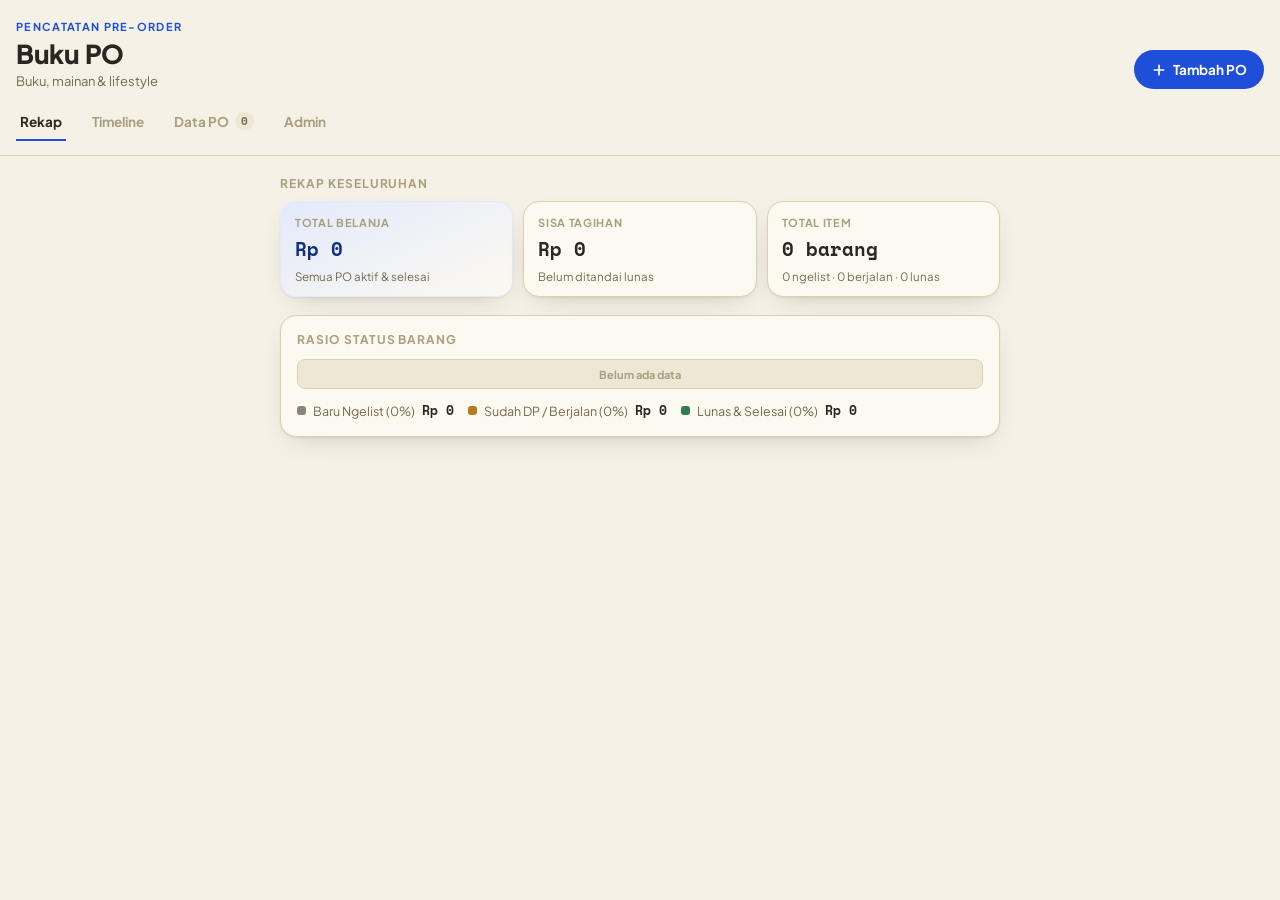
==== buku-po.html @ 73d47e69 "Add files via upload" ====
<!DOCTYPE html>
<html lang="id">
<head>
<meta charset="UTF-8">
<meta name="viewport" content="width=device-width, initial-scale=1.0, viewport-fit=cover">
<title>Buku PO</title>
<link rel="preconnect" href="https://fonts.googleapis.com">
<link rel="preconnect" href="https://fonts.gstatic.com" crossorigin>
<link href="https://fonts.googleapis.com/css2?family=Plus+Jakarta+Sans:wght@400;500;600;700;800&family=Space+Mono:wght@400;700&display=swap" rel="stylesheet">
<style>
  html{color-scheme: light dark;}
  img{max-width:100%;}
  :root{
    --paper:#F5F1E6;
    --paper-raised:#FCF9F1;
    --paper-sunken:#EDE7D5;
    --line:#DBD0B0;
    --ink:#2B2620;
    --ink-soft:#75694F;
    --ink-faint:#A99E7E;
    --accent:#1F4FD8;
    --accent-ink:#0F2E86;
    --accent-soft:#E4EAFB;
    --green:#2E7D4F;
    --green-soft:#DFF0E4;
    --amber:#B9791F;
    --amber-soft:#FAF0DA;
    --grey:#8B8375;
    --grey-soft:#EDE8D9;
    --danger:#B23A3A;
    --danger-soft:#F7E4E2;
    --shadow: 0 1px 2px rgba(43,38,32,.07), 0 10px 28px -14px rgba(43,38,32,.28);
    --radius: 16px;
    --radius-sm: 10px;
    font-family: "Plus Jakarta Sans", -apple-system, BlinkMacSystemFont, "Segoe UI", sans-serif;
  }
  @media (prefers-color-scheme: dark){
    :root:not([data-theme="light"]){
      --paper:#17150F;
      --paper-raised:#211E15;
      --paper-sunken:#0F0D09;
      --line:#3A351F;
      --ink:#ECE4CC;
      --ink-soft:#B3A683;
      --ink-faint:#786C4C;
      --accent:#8AA4FF;
      --accent-ink:#DCE4FF;
      --accent-soft:#232A47;
      --green:#63C08A;
      --green-soft:#16301F;
      --amber:#E3AD52;
      --amber-soft:#392A10;
      --grey:#B7AC8C;
      --grey-soft:#2A2717;
      --danger:#E58077;
      --danger-soft:#3B1D19;
      --shadow: 0 1px 2px rgba(0,0,0,.4), 0 10px 28px -14px rgba(0,0,0,.6);
    }
  }
  :root[data-theme="dark"]{
    --paper:#17150F;
    --paper-raised:#211E15;
    --paper-sunken:#0F0D09;
    --line:#3A351F;
    --ink:#ECE4CC;
    --ink-soft:#B3A683;
    --ink-faint:#786C4C;
    --accent:#8AA4FF;
    --accent-ink:#DCE4FF;
    --accent-soft:#232A47;
    --green:#63C08A;
    --green-soft:#16301F;
    --amber:#E3AD52;
    --amber-soft:#392A10;
    --grey:#B7AC8C;
    --grey-soft:#2A2717;
    --danger:#E58077;
    --danger-soft:#3B1D19;
    --shadow: 0 1px 2px rgba(0,0,0,.4), 0 10px 28px -14px rgba(0,0,0,.6);
  }

  *{box-sizing:border-box;}
  body{
    background:var(--paper);
    color:var(--ink);
    margin:0;
    padding-inline:16px;
    padding-block:0 32px;
    -webkit-font-smoothing:antialiased;
  }
  h1,h2,h3{margin:0; text-wrap:balance;}
  p{margin:0;}
  button{font-family:inherit;}
  .mono{font-family:"Space Mono", ui-monospace, monospace;}
  .num{font-variant-numeric:tabular-nums; font-family:"Space Mono", ui-monospace, monospace;}
  ::selection{background:var(--accent-soft); color:var(--accent-ink);}

  /* ---- header ---- */
  .app-header{
    position:sticky;
    top:env(safe-area-inset-top,0px);
    z-index:20;
    background:var(--paper);
    padding-top:calc(20px + env(safe-area-inset-top,0px));
    padding-bottom:14px;
    margin-inline:-16px;
    padding-inline:16px;
    border-bottom:1px solid var(--line);
  }
  .header-row{display:flex; align-items:flex-end; justify-content:space-between; gap:12px; flex-wrap:wrap;}
  .eyebrow{
    font-size:11px; letter-spacing:.12em; text-transform:uppercase;
    color:var(--accent); font-weight:700; margin-bottom:4px;
  }
  .app-header h1{font-size:26px; font-weight:800; letter-spacing:-.01em;}
  .app-header .sub{color:var(--ink-soft); font-size:13px; margin-top:3px;}
  .btn{
    border:1px solid transparent; border-radius:999px; cursor:pointer;
    padding:10px 16px; font-size:13.5px; font-weight:700; display:inline-flex;
    align-items:center; gap:6px; transition:transform .12s ease, opacity .12s ease;
    white-space:nowrap;
  }
  .btn:active{transform:scale(.97);}
  .btn-primary{background:var(--accent); color:#fff;}
  .btn-ghost{background:var(--paper-raised); color:var(--ink); border-color:var(--line);}
  .btn-danger{background:var(--danger-soft); color:var(--danger);}
  .btn-sm{padding:7px 12px; font-size:12.5px;}
  .btn:disabled{opacity:.5; cursor:default;}
  .icon{width:16px; height:16px; flex:none;}

  /* ---- tabs ---- */
  .tabs{
    display:flex; gap:4px; margin-top:14px; overflow-x:auto; scrollbar-width:none;
  }
  .tabs::-webkit-scrollbar{display:none;}
  .tab-btn{
    background:transparent; border:none; cursor:pointer; padding:9px 4px;
    font-size:13.5px; font-weight:700; color:var(--ink-faint);
    border-bottom:2.5px solid transparent; white-space:nowrap; margin-right:18px;
    display:flex; align-items:center; gap:6px;
  }
  .tab-btn .count{
    font-family:"Space Mono",monospace; font-size:10.5px; font-weight:700;
    background:var(--paper-sunken); color:var(--ink-soft); padding:1px 6px; border-radius:999px;
  }
  .tab-btn.active{color:var(--ink); border-bottom-color:var(--accent);}
  .tab-btn.active .count{background:var(--accent-soft); color:var(--accent-ink);}

  main{padding-top:20px; max-width:720px; margin:0 auto;}
  .tab-panel[hidden]{display:none;}
  .tab-panel{display:flex; flex-direction:column; gap:18px;}

  /* ---- cards / sections ---- */
  .section-title{font-size:12px; text-transform:uppercase; letter-spacing:.08em; font-weight:700; color:var(--ink-faint);}
  .card{
    background:var(--paper-raised); border:1px solid var(--line); border-radius:var(--radius);
    box-shadow:var(--shadow);
  }

  /* ---- stat tiles ---- */
  .stat-grid{display:grid; grid-template-columns:repeat(auto-fit,minmax(150px,1fr)); gap:10px;}
  .stat-tile{padding:14px 14px 12px; display:flex; flex-direction:column; gap:6px;}
  .stat-label{font-size:11px; text-transform:uppercase; letter-spacing:.06em; color:var(--ink-faint); font-weight:700;}
  .stat-value{font-size:19px; font-weight:700;}
  .stat-sub{font-size:11.5px; color:var(--ink-soft);}
  .stat-tile.accent{background:linear-gradient(155deg,var(--accent-soft),var(--paper-raised)); border-color:var(--accent-soft);}
  .stat-tile.accent .stat-value{color:var(--accent-ink);}

  /* ---- ratio bar ---- */
  .ratio-card{padding:16px; display:flex; flex-direction:column; gap:12px;}
  .ratio-bar{display:flex; height:30px; border-radius:8px; overflow:hidden; background:var(--paper-sunken); border:1px solid var(--line);}
  .ratio-seg{display:flex; align-items:center; justify-content:center; font-size:11px; font-weight:700; color:#fff; min-width:0; overflow:hidden; white-space:nowrap;}
  .ratio-seg.ngelist{background:var(--grey);}
  .ratio-seg.berjalan{background:var(--amber);}
  .ratio-seg.lunas{background:var(--green);}
  .ratio-legend{display:flex; flex-wrap:wrap; gap:14px;}
  .legend-item{display:flex; align-items:center; gap:7px; font-size:12.5px;}
  .legend-dot{width:9px; height:9px; border-radius:3px; flex:none;}
  .legend-item .lbl{color:var(--ink-soft);}
  .legend-item .val{font-weight:700; margin-left:auto;}

  /* ---- chips / badges ---- */
  .chip{
    display:inline-flex; align-items:center; gap:4px; font-size:11px; font-weight:700;
    padding:3px 8px; border-radius:999px; white-space:nowrap;
  }
  .chip.ngelist{background:var(--grey-soft); color:var(--ink-soft);}
  .chip.berjalan{background:var(--amber-soft); color:var(--amber);}
  .chip.lunas{background:var(--green-soft); color:var(--green);}
  .chip.arrived{background:var(--accent-soft); color:var(--accent-ink);}
  .chip.outline{background:transparent; border:1px solid var(--line); color:var(--ink-soft);}

  /* ---- timeline ---- */
  .month-card{overflow:hidden;}
  .month-head{
    display:flex; align-items:center; gap:12px; padding:14px 16px; cursor:pointer; width:100%;
    background:none; border:none; text-align:left; color:inherit;
  }
  .month-head .mm{flex:1; min-width:0;}
  .month-head h3{font-size:15px; font-weight:700;}
  .month-head .meta{font-size:12px; color:var(--ink-soft); margin-top:2px;}
  .month-head .chev{color:var(--ink-faint); transition:transform .15s ease; flex:none;}
  .month-card.open .chev{transform:rotate(180deg);}
  .month-body{display:none; border-top:1px solid var(--line); padding:6px 10px 10px;}
  .month-card.open .month-body{display:block;}
  .item-row{padding:12px 8px; border-bottom:1px dashed var(--line);}
  .item-row:last-child{border-bottom:none;}
  .item-top{display:flex; justify-content:space-between; gap:10px; align-items:flex-start;}
  .item-title{font-size:14px; font-weight:700;}
  .item-seller{font-size:12px; color:var(--ink-soft); margin-top:1px;}
  .item-notes{font-size:12px; color:var(--ink-faint); margin-top:4px; font-style:italic;}
  .item-amounts{display:flex; flex-direction:column; gap:2px; font-size:11.5px; color:var(--ink-soft); margin-top:8px;}
  .item-amounts .final{color:var(--ink); font-weight:700; font-size:13px; margin-top:2px;}
  .item-actions{display:flex; gap:8px; margin-top:10px; flex-wrap:wrap;}

  /* ---- data list ---- */
  .search-row{display:flex; gap:8px;}
  .search-input-wrap{position:relative; flex:1;}
  .search-input-wrap svg{position:absolute; left:12px; top:50%; transform:translateY(-50%); color:var(--ink-faint);}
  input[type="text"].search, input[type="search"].search{
    width:100%; padding:10px 12px 10px 36px; border-radius:999px; border:1px solid var(--line);
    background:var(--paper-raised); color:var(--ink); font-size:13.5px;
  }
  .po-row{display:flex; gap:12px; align-items:center; padding:13px 14px; border-bottom:1px solid var(--line);}
  .po-row:last-child{border-bottom:none;}
  .po-cat-dot{width:8px; height:38px; border-radius:4px; flex:none; background:var(--accent);}
  .po-main{flex:1; min-width:0;}
  .po-title{font-size:14px; font-weight:700; overflow:hidden; text-overflow:ellipsis; white-space:nowrap;}
  .po-meta{display:flex; gap:6px; align-items:center; margin-top:4px; flex-wrap:wrap;}
  .po-meta .seller{font-size:12px; color:var(--ink-soft);}
  .po-side{text-align:right; flex:none; display:flex; flex-direction:column; align-items:flex-end; gap:6px;}
  .po-remaining{font-size:13px; font-weight:700;}
  .po-remaining.zero{color:var(--green);}
  .row-actions{display:flex; gap:4px;}
  .icon-btn{
    width:30px; height:30px; border-radius:8px; border:1px solid var(--line); background:var(--paper-raised);
    display:flex; align-items:center; justify-content:center; color:var(--ink-soft); cursor:pointer;
  }
  .icon-btn:hover{color:var(--ink); border-color:var(--ink-faint);}
  .icon-btn.danger:hover{color:var(--danger); border-color:var(--danger);}

  /* ---- admin ---- */
  .seller-card{padding:14px 16px;}
  .seller-head{display:flex; justify-content:space-between; align-items:flex-start; gap:10px; flex-wrap:wrap;}
  .seller-head h3{font-size:15.5px; font-weight:800;}
  .seller-head .meta{font-size:12px; color:var(--ink-soft); margin-top:2px;}
  .seller-sub{font-size:11px; text-transform:uppercase; letter-spacing:.06em; color:var(--ink-faint); font-weight:700; margin:14px 0 6px;}
  .seller-item{display:flex; justify-content:space-between; gap:10px; padding:7px 0; border-bottom:1px dashed var(--line); font-size:12.5px;}
  .seller-item:last-child{border-bottom:none;}
  .seller-item .t{font-weight:600;}
  .seller-item .m{color:var(--ink-faint); font-size:11px;}
  .seller-total{margin-top:12px; padding-top:10px; border-top:1px solid var(--line); display:flex; justify-content:space-between; font-size:13px; font-weight:700;}

  /* ---- empty state ---- */
  .empty{padding:40px 20px; text-align:center; color:var(--ink-faint);}
  .empty svg{margin-bottom:10px; opacity:.5;}
  .empty p{font-size:13.5px;}

  /* ---- modal ---- */
  .overlay{
    position:fixed; inset:0; background:rgba(23,20,14,.5); z-index:100;
    display:flex; align-items:flex-end; justify-content:center; padding:0;
  }
  @media (min-width:560px){ .overlay{align-items:center; padding:20px;} }
  .overlay[hidden]{display:none;}
  .modal{
    background:var(--paper-raised); width:100%; max-width:480px; max-height:88vh; overflow-y:auto;
    border-radius:20px 20px 0 0; border:1px solid var(--line); box-shadow:var(--shadow);
    padding:18px 18px calc(18px + env(safe-area-inset-bottom,0px));
  }
  @media (min-width:560px){ .modal{border-radius:20px;} }
  .modal.confirm{max-width:340px;}
  .modal-head{display:flex; justify-content:space-between; align-items:center; margin-bottom:14px;}
  .modal-head h2{font-size:17px; font-weight:800;}
  .close-x{background:none; border:none; color:var(--ink-faint); cursor:pointer; padding:4px;}
  .field{display:flex; flex-direction:column; gap:5px; margin-bottom:13px;}
  .field label{font-size:12px; font-weight:700; color:var(--ink-soft);}
  .field .req{color:var(--danger);}
  .field input, .field select, .field textarea{
    border:1px solid var(--line); border-radius:var(--radius-sm); background:var(--paper);
    color:var(--ink); padding:10px 11px; font-size:14px; font-family:inherit; width:100%;
  }
  .field textarea{resize:vertical; min-height:56px;}
  .field-row{display:flex; gap:10px;}
  .field-row .field{flex:1;}
  .amount-input{position:relative;}
  .amount-input span{position:absolute; left:11px; top:50%; transform:translateY(-50%); font-size:13px; color:var(--ink-faint);}
  .amount-input input{padding-left:32px;}
  .checkbox-field{display:flex; align-items:center; gap:9px; margin-bottom:14px; padding:11px 12px; background:var(--paper-sunken); border-radius:var(--radius-sm);}
  .checkbox-field input{width:17px; height:17px; accent-color:var(--accent);}
  .checkbox-field label{font-size:13px; font-weight:600;}
  .modal-actions{display:flex; gap:10px; margin-top:6px;}
  .modal-actions .btn{flex:1; justify-content:center;}

  /* ---- toast ---- */
  .toast{
    position:fixed; left:50%; bottom:calc(22px + env(safe-area-inset-bottom,0px)); transform:translateX(-50%) translateY(140%);
    background:var(--ink); color:var(--paper); padding:11px 18px; border-radius:999px; font-size:13px; font-weight:600;
    z-index:200; box-shadow:var(--shadow); transition:transform .25s ease, opacity .25s ease; max-width:90vw; text-align:center;
    opacity:0; pointer-events:none;
  }
  .toast.show{transform:translateX(-50%) translateY(0); opacity:1; pointer-events:auto;}

  .fab-space{height:4px;}
</style>
</head>
<body>


<header class="app-header">
  <div class="header-row">
    <div>
      <div class="eyebrow">Pencatatan Pre-Order</div>
      <h1>Buku PO</h1>
      <p class="sub">Buku, mainan &amp; lifestyle</p>
    </div>
    <button class="btn btn-primary" id="btn-add">
      <svg class="icon" viewBox="0 0 24 24" fill="none" stroke="currentColor" stroke-width="2.5" stroke-linecap="round"><path d="M12 5v14M5 12h14"/></svg>
      Tambah PO
    </button>
  </div>
  <nav class="tabs" id="tabs">
    <button class="tab-btn active" data-tab="rekap">Rekap</button>
    <button class="tab-btn" data-tab="timeline">Timeline</button>
    <button class="tab-btn" data-tab="data">Data PO <span class="count" id="count-data">0</span></button>
    <button class="tab-btn" data-tab="admin">Admin</button>
  </nav>
</header>

<main>
  <!-- REKAP -->
  <section class="tab-panel" data-panel="rekap">
    <div>
      <div class="section-title" style="margin-bottom:10px;">Rekap keseluruhan</div>
      <div class="stat-grid">
        <div class="card stat-tile accent">
          <div class="stat-label">Total Belanja</div>
          <div class="stat-value num" id="stat-total-all">Rp 0</div>
          <div class="stat-sub">Semua PO aktif &amp; selesai</div>
        </div>
        <div class="card stat-tile">
          <div class="stat-label">Sisa Tagihan</div>
          <div class="stat-value num" id="stat-unpaid">Rp 0</div>
          <div class="stat-sub">Belum ditandai lunas</div>
        </div>
        <div class="card stat-tile">
          <div class="stat-label">Total Item</div>
          <div class="stat-value num" id="stat-total-items">0 barang</div>
          <div class="stat-sub" id="stat-items-sub">–</div>
        </div>
      </div>
    </div>
    <div class="card ratio-card">
      <div class="section-title">Rasio status barang</div>
      <div class="ratio-bar" id="ratio-bar"></div>
      <div class="ratio-legend" id="ratio-legend"></div>
    </div>
  </section>

  <!-- TIMELINE -->
  <section class="tab-panel" data-panel="timeline" hidden>
    <div class="section-title">Timeline kedatangan &middot; ketuk bulan untuk detail</div>
    <div id="timeline-list"></div>
  </section>

  <!-- DATA PO -->
  <section class="tab-panel" data-panel="data" hidden>
    <div class="search-row">
      <div class="search-input-wrap">
        <svg width="15" height="15" viewBox="0 0 24 24" fill="none" stroke="currentColor" stroke-width="2.5"><circle cx="11" cy="11" r="7"/><path d="m21 21-4.3-4.3"/></svg>
        <input type="search" class="search" id="search-input" placeholder="Cari judul atau admin/toko…">
      </div>
      <button class="btn btn-ghost btn-sm" id="btn-export">Ekspor Excel</button>
    </div>
    <div class="card" id="data-list"></div>
  </section>

  <!-- ADMIN -->
  <section class="tab-panel" data-panel="admin" hidden>
    <div class="section-title">Rekap per admin/toko &middot; salin untuk konfirmasi ke penjual</div>
    <div id="admin-list" style="display:flex; flex-direction:column; gap:12px;"></div>
  </section>
</main>

<!-- FORM MODAL -->
<div class="overlay" id="form-overlay" hidden>
  <div class="modal" id="form-modal">
    <div class="modal-head">
      <h2 id="form-title">Tambah PO Baru</h2>
      <button class="close-x" id="form-close" aria-label="Tutup">
        <svg width="22" height="22" viewBox="0 0 24 24" fill="none" stroke="currentColor" stroke-width="2.3" stroke-linecap="round"><path d="M18 6 6 18M6 6l12 12"/></svg>
      </button>
    </div>
    <form id="po-form">
      <div class="field">
        <label>Nama Barang / Judul Buku <span class="req">*</span></label>
        <input type="text" id="f-title" required maxlength="120" placeholder="mis. Ensiklopedia Anak Jilid 3">
      </div>
      <div class="field-row">
        <div class="field">
          <label>Kategori <span class="req">*</span></label>
          <select id="f-category" required>
            <option>Buku</option>
            <option>Mainan &amp; Edukasi</option>
            <option>Lifestyle &amp; Fashion</option>
            <option>Home &amp; Living</option>
            <option>Lainnya</option>
          </select>
        </div>
        <div class="field">
          <label>Bulan Estimasi Datang <span class="req">*</span></label>
          <input type="month" id="f-month" required>
        </div>
      </div>
      <div class="field">
        <label>Nama Admin / Tempat PO <span class="req">*</span></label>
        <input type="text" id="f-seller" required maxlength="80" placeholder="mis. Admin Kirana Books">
      </div>
      <div class="field-row">
        <div class="field">
          <label>Harga Barang (Rp) <span class="req">*</span></label>
          <div class="amount-input"><span>Rp</span><input type="number" id="f-price" required min="0" step="1000" inputmode="numeric"></div>
        </div>
      </div>
      <div class="field-row">
        <div class="field">
          <label>Biaya Admin/Packing</label>
          <div class="amount-input"><span>Rp</span><input type="number" id="f-admin" min="0" step="500" value="0" inputmode="numeric"></div>
        </div>
        <div class="field">
          <label>Biaya Ongkir</label>
          <div class="amount-input"><span>Rp</span><input type="number" id="f-ship" min="0" step="500" value="0" inputmode="numeric"></div>
        </div>
      </div>
      <div class="field">
        <label>Status Pembayaran / PO <span class="req">*</span></label>
        <select id="f-status" required>
          <option value="ngelist">Baru Ngelist (belum close PO/DP)</option>
          <option value="dp">Sudah Bayar DP</option>
          <option value="full">Tanpa DP (bayar penuh nanti)</option>
          <option value="ready">Barang Ready Stock</option>
          <option value="lunas">Langsung Lunas / Selesai</option>
        </select>
      </div>
      <div class="field" id="dp-field" hidden>
        <label>Nominal DP (Rp)</label>
        <div class="amount-input"><span>Rp</span><input type="number" id="f-dp" min="0" step="1000" value="0" inputmode="numeric"></div>
      </div>
      <div class="field">
        <label>Keterangan / Isi Bundling (opsional)</label>
        <textarea id="f-notes" maxlength="300" placeholder="mis. isi 3 buku + poster"></textarea>
      </div>
      <div class="checkbox-field">
        <input type="checkbox" id="f-arrived">
        <label for="f-arrived">Barang sudah diterima (datang)</label>
      </div>
      <div class="modal-actions">
        <button type="button" class="btn btn-ghost" id="form-cancel">Batal</button>
        <button type="submit" class="btn btn-primary" id="form-submit">Simpan Data PO</button>
      </div>
    </form>
  </div>
</div>

<!-- CONFIRM DELETE MODAL -->
<div class="overlay" id="confirm-overlay" hidden>
  <div class="modal confirm">
    <div class="modal-head"><h2>Hapus data ini?</h2></div>
    <p style="font-size:13px; color:var(--ink-soft); margin-bottom:16px;" id="confirm-text">Tindakan ini tidak bisa dibatalkan.</p>
    <div class="modal-actions">
      <button class="btn btn-ghost" id="confirm-cancel">Batal</button>
      <button class="btn btn-danger" id="confirm-ok">Ya, Hapus</button>
    </div>
  </div>
</div>

<div class="toast" id="toast"></div>

<script>
(function(){
  "use strict";

  var MONTHS_ID = ["Januari","Februari","Maret","April","Mei","Juni","Juli","Agustus","September","Oktober","November","Desember"];
  var STATUS_META = {
    ngelist:{label:"Baru Ngelist", group:"ngelist"},
    dp:{label:"Sudah DP", group:"berjalan"},
    full:{label:"Tanpa DP", group:"berjalan"},
    ready:{label:"Ready Stock", group:"berjalan"},
    lunas:{label:"Lunas", group:"lunas"}
  };
  var GROUP_LABEL = {ngelist:"Baru Ngelist", berjalan:"Sudah DP / Berjalan", lunas:"Lunas & Selesai"};

  var state = {
    items: [],
    activeTab: "rekap",
    search: "",
    editingId: null,
    deleteTarget: null,
    expandedMonths: {},
    dbReady: false
  };

  // ---------- helpers ----------
  function formatCurrency(n){
    n = Math.round(Number(n) || 0);
    return new Intl.NumberFormat("id-ID").format(n);
  }
  function formatMonthKey(key){
    if(!key) return "Belum ditentukan";
    var parts = key.split("-");
    var y = parts[0], m = parseInt(parts[1],10);
    if(!m || m < 1 || m > 12) return key;
    return MONTHS_ID[m-1] + " " + y;
  }
  function totalCost(it){
    return Number(it.price||0) + Number(it.adminFee||0) + Number(it.shippingFee||0);
  }
  function dpPaid(it){
    return it.status === "dp" ? Number(it.dpAmount||0) : 0;
  }
  function remaining(it){
    if(it.status === "lunas") return 0;
    return Math.max(0, totalCost(it) - dpPaid(it));
  }
  function escapeHtml(s){
    return String(s==null?"":s).replace(/[&<>"']/g, function(c){
      return {"&":"&amp;","<":"&lt;",">":"&gt;",'"':"&quot;","'":"&#39;"}[c];
    });
  }
  function toast(msg){
    var t = document.getElementById("toast");
    t.textContent = msg;
    t.classList.add("show");
    clearTimeout(toast._tm);
    toast._tm = setTimeout(function(){ t.classList.remove("show"); }, 2600);
  }
  function uid(){ return Math.random().toString(36).slice(2,9); }

  // ---------- local fallback store ----------
  var LOCAL_KEY = "buku-po-items-v1";
  function loadLocal(){
    try{
      var raw = localStorage.getItem(LOCAL_KEY);
      return raw ? JSON.parse(raw) : [];
    }catch(e){ return []; }
  }
  function saveLocal(items){
    try{ localStorage.setItem(LOCAL_KEY, JSON.stringify(items)); }catch(e){}
  }

  // ---------- db layer ----------
  var db = null;
  var col = null;
  var usingDb = false;

  function itemsFromSnapshot(snap){
    return snap.docs.map(function(d){
      var data = d.data() || {};
      data.id = d.id;
      return data;
    });
  }

  function initStore(){
    if(!window.claude || !window.claude.use){
      state.items = loadLocal();
      render();
      return;
    }
    window.claude.use("db").then(function(dbNs){
      if(!dbNs){
        state.items = loadLocal();
        render();
        return;
      }
      db = dbNs;
      usingDb = true;
      col = db.collection("po_items");
      col.onSnapshot(function(snap){
        state.dbReady = true;
        state.items = itemsFromSnapshot(snap);
        render();
      }, function(err){
        console.error("db error", err);
        if(!state.dbReady){
          state.items = loadLocal();
          usingDb = false;
          render();
        }
        toast("Sinkronisasi data bermasalah, memakai penyimpanan lokal.");
      });
    }).catch(function(){
      state.items = loadLocal();
      render();
    });
  }

  function persistCreate(data){
    if(usingDb && col){
      return col.add(data).catch(function(err){
        console.error(err);
        toast("Gagal menyimpan ke penyimpanan bersama.");
        throw err;
      });
    }
    data.id = uid();
    state.items.push(data);
    saveLocal(state.items);
    render();
    return Promise.resolve();
  }
  function persistUpdate(id, data){
    if(usingDb && db){
      return db.doc("po_items/" + id).update(data).catch(function(err){
        console.error(err);
        toast("Gagal menyimpan perubahan.");
        throw err;
      });
    }
    var it = state.items.find(function(x){ return x.id === id; });
    if(it) Object.assign(it, data);
    saveLocal(state.items);
    render();
    return Promise.resolve();
  }
  function persistDelete(id){
    if(usingDb && db){
      return db.doc("po_items/" + id).delete().catch(function(err){
        console.error(err);
        toast("Gagal menghapus data.");
        throw err;
      });
    }
    state.items = state.items.filter(function(x){ return x.id !== id; });
    saveLocal(state.items);
    render();
    return Promise.resolve();
  }

  // ---------- tabs ----------
  document.getElementById("tabs").addEventListener("click", function(e){
    var btn = e.target.closest(".tab-btn");
    if(!btn) return;
    state.activeTab = btn.dataset.tab;
    render();
  });

  // ---------- rekap ----------
  function computeGlobalStats(){
    var groups = {ngelist:{count:0, nominal:0}, berjalan:{count:0, nominal:0}, lunas:{count:0, nominal:0}};
    var totalAll = 0, totalUnpaid = 0;
    state.items.forEach(function(it){
      var g = (STATUS_META[it.status] || STATUS_META.ngelist).group;
      var cost = totalCost(it);
      groups[g].count++;
      groups[g].nominal += cost;
      totalAll += cost;
      totalUnpaid += remaining(it);
    });
    return {groups: groups, totalAll: totalAll, totalUnpaid: totalUnpaid, total: state.items.length};
  }

  function renderRekap(){
    var s = computeGlobalStats();
    document.getElementById("stat-total-all").textContent = "Rp " + formatCurrency(s.totalAll);
    document.getElementById("stat-unpaid").textContent = "Rp " + formatCurrency(s.totalUnpaid);
    document.getElementById("stat-total-items").textContent = s.total + " barang";
    document.getElementById("stat-items-sub").textContent =
      s.groups.ngelist.count + " ngelist · " + s.groups.berjalan.count + " berjalan · " + s.groups.lunas.count + " lunas";

    var bar = document.getElementById("ratio-bar");
    var legend = document.getElementById("ratio-legend");
    bar.innerHTML = "";
    legend.innerHTML = "";
    var order = ["ngelist","berjalan","lunas"];
    var total = s.total || 1;
    order.forEach(function(key){
      var g = s.groups[key];
      var pct = Math.round((g.count / total) * 100);
      if(g.count > 0){
        var seg = document.createElement("div");
        seg.className = "ratio-seg " + key;
        seg.style.width = (g.count / total * 100) + "%";
        seg.textContent = pct >= 12 ? pct + "%" : "";
        bar.appendChild(seg);
      }
      var li = document.createElement("div");
      li.className = "legend-item";
      li.innerHTML = '<span class="legend-dot ' + key + '" style="background:var(--' + (key==='ngelist'?'grey':key==='berjalan'?'amber':'green') + ')"></span>' +
        '<span class="lbl">' + GROUP_LABEL[key] + " (" + pct + "%)</span>" +
        '<span class="val num">Rp ' + formatCurrency(g.nominal) + "</span>";
      legend.appendChild(li);
    });
    if(s.total === 0){
      bar.innerHTML = '<div class="ratio-seg ngelist" style="width:100%; color:var(--ink-faint); background:var(--paper-sunken); color:var(--ink-faint);">Belum ada data</div>';
    }
  }

  // ---------- timeline ----------
  function renderTimeline(){
    var wrap = document.getElementById("timeline-list");
    if(state.items.length === 0){
      wrap.innerHTML = emptyState("Belum ada data PO", "Tambahkan PO pertama untuk melihat timeline kedatangan.");
      return;
    }
    var byMonth = {};
    state.items.forEach(function(it){
      var key = it.expectedMonth || "0000-00";
      if(!byMonth[key]) byMonth[key] = [];
      byMonth[key].push(it);
    });
    var keys = Object.keys(byMonth).sort();
    var html = "";
    keys.forEach(function(key){
      var items = byMonth[key];
      var totalTagihan = items.reduce(function(sum,it){ return sum + remaining(it); }, 0);
      var open = !!state.expandedMonths[key];
      html += '<div class="card month-card' + (open?" open":"") + '" data-month="' + escapeHtml(key) + '" style="margin-bottom:10px;">';
      html += '<button class="month-head">';
      html += '<div class="mm"><h3>' + escapeHtml(formatMonthKey(key)) + '</h3>';
      html += '<div class="meta">' + items.length + ' barang &middot; Est. tagihan Rp ' + formatCurrency(totalTagihan) + '</div></div>';
      html += '<svg class="chev" width="18" height="18" viewBox="0 0 24 24" fill="none" stroke="currentColor" stroke-width="2.3" stroke-linecap="round"><path d="m6 9 6 6 6-6"/></svg>';
      html += '</button>';
      html += '<div class="month-body">';
      items.forEach(function(it){
        var meta = STATUS_META[it.status] || STATUS_META.ngelist;
        html += '<div class="item-row" data-id="' + it.id + '">';
        html += '<div class="item-top"><div><div class="item-title">' + escapeHtml(it.title) + '</div>';
        html += '<div class="item-seller">' + escapeHtml(it.seller) + '</div></div>';
        html += '<div style="display:flex; flex-direction:column; gap:4px; align-items:flex-end;">';
        html += '<span class="chip ' + meta.group + '">' + meta.label + '</span>';
        if(it.isArrived) html += '<span class="chip arrived">Sudah Datang</span>';
        html += '</div></div>';
        if(it.notes) html += '<div class="item-notes">' + escapeHtml(it.notes) + '</div>';
        html += '<div class="item-amounts">';
        html += '<span>Harga barang: Rp ' + formatCurrency(it.price) + '</span>';
        if(Number(it.adminFee)) html += '<span>Admin/packing: + Rp ' + formatCurrency(it.adminFee) + '</span>';
        if(Number(it.shippingFee)) html += '<span>Ongkir: + Rp ' + formatCurrency(it.shippingFee) + '</span>';
        if(it.status === "dp") html += '<span>DP dibayar: − Rp ' + formatCurrency(dpPaid(it)) + '</span>';
        html += '<span class="final">' + (it.status === "lunas" ? "Status: LUNAS (sisa Rp 0)" : "Sisa pelunasan: Rp " + formatCurrency(remaining(it))) + '</span>';
        html += '</div>';
        html += '<div class="item-actions">';
        if(it.status !== "lunas"){
          html += '<button class="btn btn-sm btn-ghost act-lunas" data-id="' + it.id + '">Tandai Sudah Lunas</button>';
        }
        html += '<button class="btn btn-sm btn-ghost act-arrived" data-id="' + it.id + '">' + (it.isArrived ? "Batalkan status datang" : "Tandai barang sudah datang") + '</button>';
        html += '</div>';
        html += '</div>';
      });
      html += '</div></div>';
    });
    wrap.innerHTML = html;
  }

  function emptyState(title, sub){
    return '<div class="empty"><svg width="34" height="34" viewBox="0 0 24 24" fill="none" stroke="currentColor" stroke-width="1.6"><path d="M4 4h16v16H4z" stroke-dasharray="3 3"/><path d="M9 9h6M9 13h6M9 17h3"/></svg>' +
      '<p style="font-weight:700; color:var(--ink-soft); margin-bottom:4px;">' + escapeHtml(title) + '</p>' +
      '<p>' + escapeHtml(sub) + '</p></div>';
  }

  // ---------- data list ----------
  function renderDataList(){
    var wrap = document.getElementById("data-list");
    document.getElementById("count-data").textContent = state.items.length;
    var q = state.search.trim().toLowerCase();
    var items = state.items.slice().sort(function(a,b){ return (b.createdAt||0) - (a.createdAt||0); });
    if(q){
      items = items.filter(function(it){
        return (it.title||"").toLowerCase().indexOf(q) > -1 || (it.seller||"").toLowerCase().indexOf(q) > -1;
      });
    }
    if(items.length === 0){
      wrap.innerHTML = emptyState(q ? "Data tidak ditemukan" : "Belum ada data PO", q ? "Coba kata kunci lain." : "Ketuk “Tambah PO” untuk mulai mencatat.");
      return;
    }
    var html = "";
    items.forEach(function(it){
      var meta = STATUS_META[it.status] || STATUS_META.ngelist;
      var rem = remaining(it);
      html += '<div class="po-row">';
      html += '<div class="po-cat-dot" style="background:' + catColor(it.category) + '"></div>';
      html += '<div class="po-main"><div class="po-title">' + escapeHtml(it.title) + '</div>';
      html += '<div class="po-meta"><span class="seller">' + escapeHtml(it.seller) + '</span>';
      html += '<span class="chip ' + meta.group + '">' + meta.label + '</span>';
      if(it.isArrived) html += '<span class="chip arrived">Datang</span>';
      html += '</div></div>';
      html += '<div class="po-side"><div class="po-remaining' + (rem===0?" zero":"") + ' num">' + (rem===0 ? "LUNAS" : "Rp " + formatCurrency(rem)) + '</div>';
      html += '<div class="row-actions">';
      html += '<button class="icon-btn act-edit" data-id="' + it.id + '" aria-label="Edit"><svg width="14" height="14" viewBox="0 0 24 24" fill="none" stroke="currentColor" stroke-width="2"><path d="M12 20h9"/><path d="M16.5 3.5a2.1 2.1 0 0 1 3 3L7 19l-4 1 1-4Z"/></svg></button>';
      html += '<button class="icon-btn danger act-delete" data-id="' + it.id + '" aria-label="Hapus"><svg width="14" height="14" viewBox="0 0 24 24" fill="none" stroke="currentColor" stroke-width="2"><path d="M3 6h18M8 6V4h8v2m-9 0 1 14h8l1-14"/></svg></button>';
      html += '</div></div></div>';
    });
    wrap.innerHTML = html;
  }

  var CAT_COLORS = {
    "Buku": "var(--accent)",
    "Mainan & Edukasi": "var(--amber)",
    "Lifestyle & Fashion": "var(--danger)",
    "Home & Living": "var(--green)",
    "Lainnya": "var(--grey)"
  };
  function catColor(c){ return CAT_COLORS[c] || "var(--grey)"; }

  // ---------- admin ----------
  function renderAdmin(){
    var wrap = document.getElementById("admin-list");
    if(state.items.length === 0){
      wrap.innerHTML = emptyState("Belum ada data admin PO", "Data akan dikelompokkan otomatis per admin/toko.");
      return;
    }
    var bySeller = {};
    state.items.forEach(function(it){
      var key = it.seller || "Tanpa nama";
      if(!bySeller[key]) bySeller[key] = [];
      bySeller[key].push(it);
    });
    var sellers = Object.keys(bySeller).sort();
    var html = "";
    sellers.forEach(function(seller){
      var items = bySeller[seller];
      var belumDatang = items.filter(function(it){ return !it.isArrived; });
      var sudahDatang = items.filter(function(it){ return it.isArrived; });
      var totalUnpaid = items.reduce(function(sum,it){ return sum + remaining(it); }, 0);
      html += '<div class="card seller-card" data-seller="' + escapeHtml(seller) + '">';
      html += '<div class="seller-head"><div><h3>' + escapeHtml(seller) + '</h3>';
      html += '<div class="meta">' + items.length + ' total pesanan</div></div>';
      html += '<button class="btn btn-sm btn-ghost act-copy-wa" data-seller="' + escapeHtml(seller) + '">Salin ke WA</button></div>';
      if(belumDatang.length){
        html += '<div class="seller-sub">Masih dalam PO (belum datang)</div>';
        belumDatang.forEach(function(it){
          html += sellerItemRow(it);
        });
      }
      if(sudahDatang.length){
        html += '<div class="seller-sub">Sudah datang / ready</div>';
        sudahDatang.forEach(function(it){
          html += sellerItemRow(it);
        });
      }
      html += '<div class="seller-total"><span>Total belum lunas</span><span class="num">Rp ' + formatCurrency(totalUnpaid) + '</span></div>';
      html += '</div>';
    });
    wrap.innerHTML = html;
  }
  function sellerItemRow(it){
    var rem = remaining(it);
    return '<div class="seller-item"><div><div class="t">' + escapeHtml(it.title) + '</div>' +
      '<div class="m">Est. ' + escapeHtml(formatMonthKey(it.expectedMonth)) + ' &middot; ' + escapeHtml(it.category) + '</div></div>' +
      '<div class="num" style="white-space:nowrap;">' + (rem===0 ? "LUNAS" : "Rp " + formatCurrency(rem)) + '</div></div>';
  }

  function buildWaText(seller){
    var items = state.items.filter(function(it){ return (it.seller||"Tanpa nama") === seller; });
    var belumDatang = items.filter(function(it){ return !it.isArrived; });
    var sudahDatang = items.filter(function(it){ return it.isArrived; });
    var totalUnpaid = items.reduce(function(sum,it){ return sum + remaining(it); }, 0);
    var lines = [];
    lines.push("Rekap PO - " + seller);
    lines.push("");
    if(belumDatang.length){
      lines.push("Masih dalam PO:");
      belumDatang.forEach(function(it){
        lines.push("- " + it.title + " (Est. " + formatMonthKey(it.expectedMonth) + ") - " + (it.status==="lunas" ? "LUNAS" : "Sisa Rp " + formatCurrency(remaining(it))));
      });
      lines.push("");
    }
    if(sudahDatang.length){
      lines.push("Sudah datang / ready:");
      sudahDatang.forEach(function(it){
        lines.push("- " + it.title + " - " + (it.status==="lunas" ? "LUNAS" : "Sisa Rp " + formatCurrency(remaining(it))));
      });
      lines.push("");
    }
    lines.push("Total belum lunas: Rp " + formatCurrency(totalUnpaid));
    return lines.join("\n");
  }

  function copyText(text){
    if(navigator.clipboard && navigator.clipboard.writeText){
      navigator.clipboard.writeText(text).then(function(){
        toast("Rekap disalin, siap ditempel ke WhatsApp.");
      }).catch(function(){ fallbackCopy(text); });
    } else {
      fallbackCopy(text);
    }
  }
  function fallbackCopy(text){
    try{
      var ta = document.createElement("textarea");
      ta.value = text;
      ta.style.position = "fixed";
      ta.style.opacity = "0";
      document.body.appendChild(ta);
      ta.select();
      document.execCommand("copy");
      document.body.removeChild(ta);
      toast("Rekap disalin, siap ditempel ke WhatsApp.");
    }catch(e){
      toast("Gagal menyalin otomatis. Salin manual dari catatan.");
    }
  }

  // ---------- form ----------
  var formOverlay = document.getElementById("form-overlay");
  var poForm = document.getElementById("po-form");

  function openForm(id){
    state.editingId = id || null;
    var it = id ? state.items.find(function(x){ return x.id === id; }) : null;
    document.getElementById("form-title").textContent = it ? "Edit Data PO" : "Tambah PO Baru";
    document.getElementById("form-submit").textContent = it ? "Simpan Perubahan" : "Simpan Data PO";
    document.getElementById("f-title").value = it ? it.title : "";
    document.getElementById("f-category").value = it ? it.category : "Buku";
    document.getElementById("f-month").value = it ? it.expectedMonth : defaultMonth();
    document.getElementById("f-seller").value = it ? it.seller : "";
    document.getElementById("f-price").value = it ? it.price : "";
    document.getElementById("f-admin").value = it ? (it.adminFee||0) : 0;
    document.getElementById("f-ship").value = it ? (it.shippingFee||0) : 0;
    document.getElementById("f-status").value = it ? it.status : "ngelist";
    document.getElementById("f-dp").value = it ? (it.dpAmount||0) : 0;
    document.getElementById("f-notes").value = it ? (it.notes||"") : "";
    document.getElementById("f-arrived").checked = it ? !!it.isArrived : false;
    toggleDpField();
    formOverlay.hidden = false;
  }
  function defaultMonth(){
    var d = new Date();
    var y = d.getFullYear(), m = String(d.getMonth()+1).padStart(2,"0");
    return y + "-" + m;
  }
  function closeForm(){
    formOverlay.hidden = true;
    state.editingId = null;
    poForm.reset();
  }
  function toggleDpField(){
    document.getElementById("dp-field").hidden = document.getElementById("f-status").value !== "dp";
  }
  document.getElementById("f-status").addEventListener("change", toggleDpField);
  document.getElementById("btn-add").addEventListener("click", function(){ openForm(null); });
  document.getElementById("form-close").addEventListener("click", closeForm);
  document.getElementById("form-cancel").addEventListener("click", closeForm);
  formOverlay.addEventListener("click", function(e){ if(e.target === formOverlay) closeForm(); });

  poForm.addEventListener("submit", function(e){
    e.preventDefault();
    var data = {
      title: document.getElementById("f-title").value.trim(),
      category: document.getElementById("f-category").value,
      expectedMonth: document.getElementById("f-month").value,
      seller: document.getElementById("f-seller").value.trim(),
      price: Number(document.getElementById("f-price").value || 0),
      adminFee: Number(document.getElementById("f-admin").value || 0),
      shippingFee: Number(document.getElementById("f-ship").value || 0),
      status: document.getElementById("f-status").value,
      dpAmount: Number(document.getElementById("f-dp").value || 0),
      notes: document.getElementById("f-notes").value.trim(),
      isArrived: document.getElementById("f-arrived").checked
    };
    if(!data.title || !data.seller || !data.expectedMonth || !data.price){
      toast("Lengkapi dulu kolom yang wajib diisi.");
      return;
    }
    var submitBtn = document.getElementById("form-submit");
    submitBtn.disabled = true;
    var task;
    if(state.editingId){
      task = persistUpdate(state.editingId, data);
    } else {
      data.createdAt = Date.now();
      task = persistCreate(data);
    }
    Promise.resolve(task).then(function(){
      toast(state.editingId ? "Perubahan disimpan." : "PO baru ditambahkan.");
      closeForm();
    }).catch(function(){}).finally(function(){
      submitBtn.disabled = false;
    });
  });

  // ---------- confirm delete ----------
  var confirmOverlay = document.getElementById("confirm-overlay");
  document.getElementById("confirm-cancel").addEventListener("click", function(){
    confirmOverlay.hidden = true; state.deleteTarget = null;
  });
  confirmOverlay.addEventListener("click", function(e){ if(e.target === confirmOverlay){ confirmOverlay.hidden = true; state.deleteTarget = null; } });
  document.getElementById("confirm-ok").addEventListener("click", function(){
    if(!state.deleteTarget) return;
    var id = state.deleteTarget;
    confirmOverlay.hidden = true;
    state.deleteTarget = null;
    persistDelete(id).then(function(){ toast("Data dihapus."); });
  });
  function askDelete(id){
    var it = state.items.find(function(x){ return x.id === id; });
    document.getElementById("confirm-text").textContent = it ? ('Hapus "' + it.title + '" dari catatan? Tindakan ini tidak bisa dibatalkan.') : "Tindakan ini tidak bisa dibatalkan.";
    state.deleteTarget = id;
    confirmOverlay.hidden = false;
  }

  // ---------- delegated clicks ----------
  document.addEventListener("click", function(e){
    var monthHead = e.target.closest(".month-head");
    if(monthHead){
      var card = monthHead.closest(".month-card");
      var key = card.dataset.month;
      state.expandedMonths[key] = !state.expandedMonths[key];
      card.classList.toggle("open");
      return;
    }
    var lunasBtn = e.target.closest(".act-lunas");
    if(lunasBtn){
      persistUpdate(lunasBtn.dataset.id, {status:"lunas"}).then(function(){ toast("Ditandai lunas."); });
      return;
    }
    var arrivedBtn = e.target.closest(".act-arrived");
    if(arrivedBtn){
      var it = state.items.find(function(x){ return x.id === arrivedBtn.dataset.id; });
      persistUpdate(arrivedBtn.dataset.id, {isArrived: it ? !it.isArrived : true});
      return;
    }
    var editBtn = e.target.closest(".act-edit");
    if(editBtn){ openForm(editBtn.dataset.id); return; }
    var delBtn = e.target.closest(".act-delete");
    if(delBtn){ askDelete(delBtn.dataset.id); return; }
    var copyBtn = e.target.closest(".act-copy-wa");
    if(copyBtn){ copyText(buildWaText(copyBtn.dataset.seller)); return; }
  });

  document.getElementById("search-input").addEventListener("input", function(e){
    state.search = e.target.value;
    renderDataList();
  });

  // ---------- export ----------
  function loadXLSX(){
    return new Promise(function(resolve, reject){
      if(window.XLSX) return resolve();
      var s = document.createElement("script");
      s.src = "https://cdnjs.cloudflare.com/ajax/libs/xlsx/0.18.5/xlsx.full.min.js";
      s.onload = function(){ resolve(); };
      s.onerror = function(){ reject(new Error("load-failed")); };
      document.head.appendChild(s);
    });
  }
  document.getElementById("btn-export").addEventListener("click", function(){
    if(state.items.length === 0){ toast("Belum ada data untuk diekspor."); return; }
    var btn = this;
    btn.disabled = true;
    btn.textContent = "Menyiapkan…";
    loadXLSX().then(function(){
      var rows = state.items.map(function(it){
        var meta = STATUS_META[it.status] || STATUS_META.ngelist;
        return {
          "Judul": it.title,
          "Kategori": it.category,
          "Admin/Toko": it.seller,
          "Harga Barang": Number(it.price||0),
          "Biaya Admin": Number(it.adminFee||0),
          "Biaya Ongkir": Number(it.shippingFee||0),
          "Status": meta.label,
          "DP Dibayar": dpPaid(it),
          "Sisa Tagihan": remaining(it),
          "Estimasi Datang": formatMonthKey(it.expectedMonth),
          "Sudah Datang": it.isArrived ? "Ya" : "Belum",
          "Keterangan": it.notes || ""
        };
      });
      var ws = XLSX.utils.json_to_sheet(rows);
      ws["!cols"] = [{wch:28},{wch:16},{wch:20},{wch:13},{wch:12},{wch:12},{wch:14},{wch:13},{wch:13},{wch:16},{wch:12},{wch:24}];
      var wb = XLSX.utils.book_new();
      XLSX.utils.book_append_sheet(wb, ws, "Rekap PO");
      var out = XLSX.write(wb, {bookType:"xlsx", type:"array"});
      var blob = new Blob([out], {type:"application/octet-stream"});
      var fname = "rekap-po-" + new Date().toISOString().slice(0,10) + ".xlsx";
      if(window.claude && window.claude.use){
        window.claude.use("downloads").then(function(downloads){
          if(!downloads){ toast("Unduh berkas tidak tersedia di tampilan ini."); return; }
          return downloads.save({filename: fname, data: blob}).then(function(){
            toast("Berkas Excel disiapkan untuk diunduh.");
          }).catch(function(err){
            if(err && err.code === "declined") return;
            toast("Gagal menyiapkan unduhan.");
          });
        });
      } else {
        toast("Unduh berkas tidak tersedia di tampilan ini.");
      }
    }).catch(function(){
      toast("Gagal memuat modul ekspor. Coba lagi.");
    }).finally(function(){
      btn.disabled = false;
      btn.textContent = "Ekspor Excel";
    });
  });

  // ---------- master render ----------
  function render(){
    document.querySelectorAll(".tab-btn").forEach(function(b){
      b.classList.toggle("active", b.dataset.tab === state.activeTab);
    });
    document.querySelectorAll(".tab-panel").forEach(function(p){
      p.hidden = p.dataset.panel !== state.activeTab;
    });
    renderRekap();
    renderTimeline();
    renderDataList();
    renderAdmin();
  }

  render();
  initStore();
})();
</script>

</body>
</html>
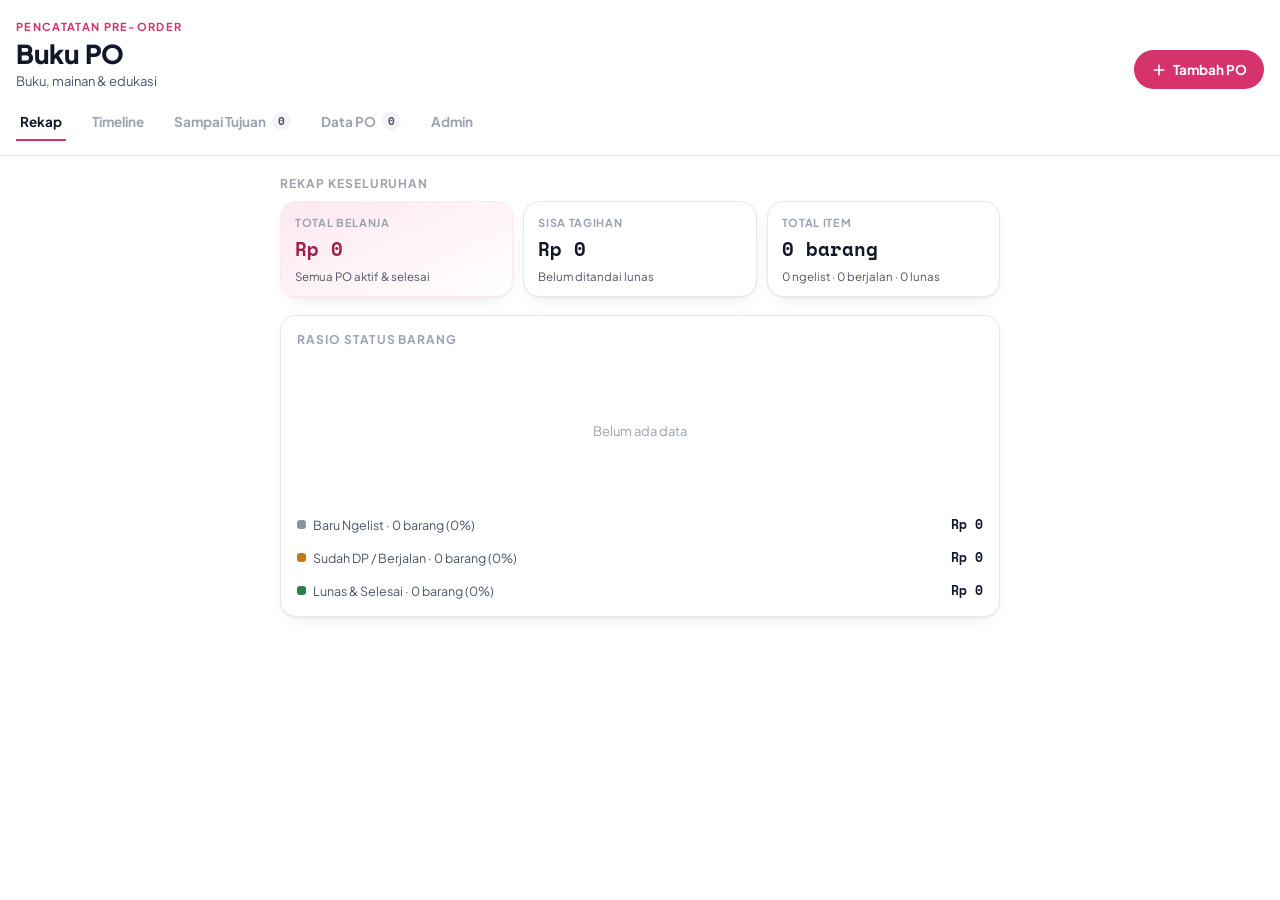
==== commit f051099e: "Add files via upload" ====
--- a/buku-po.html
+++ b/buku-po.html
@@ -8,75 +8,31 @@
 <link rel="preconnect" href="https://fonts.gstatic.com" crossorigin>
 <link href="https://fonts.googleapis.com/css2?family=Plus+Jakarta+Sans:wght@400;500;600;700;800&family=Space+Mono:wght@400;700&display=swap" rel="stylesheet">
 <style>
-  html{color-scheme: light dark;}
+  html{color-scheme: light;}
   img{max-width:100%;}
   :root{
-    --paper:#F5F1E6;
-    --paper-raised:#FCF9F1;
-    --paper-sunken:#EDE7D5;
-    --line:#DBD0B0;
-    --ink:#2B2620;
-    --ink-soft:#75694F;
-    --ink-faint:#A99E7E;
-    --accent:#1F4FD8;
-    --accent-ink:#0F2E86;
-    --accent-soft:#E4EAFB;
+    --paper:#FFFFFF;
+    --paper-raised:#FFFFFF;
+    --paper-sunken:#F3F4F6;
+    --line:#E5E7EB;
+    --ink:#111827;
+    --ink-soft:#4B5563;
+    --ink-faint:#9CA3AF;
+    --accent:#D6336C;
+    --accent-ink:#9C1F4C;
+    --accent-soft:#FDE8F0;
     --green:#2E7D4F;
-    --green-soft:#DFF0E4;
-    --amber:#B9791F;
-    --amber-soft:#FAF0DA;
-    --grey:#8B8375;
-    --grey-soft:#EDE8D9;
+    --green-soft:#E3F4E9;
+    --amber:#C27A12;
+    --amber-soft:#FDF3DC;
+    --grey:#8B93A1;
+    --grey-soft:#EEF0F3;
     --danger:#B23A3A;
-    --danger-soft:#F7E4E2;
-    --shadow: 0 1px 2px rgba(43,38,32,.07), 0 10px 28px -14px rgba(43,38,32,.28);
+    --danger-soft:#FBE9E7;
+    --shadow: 0 1px 2px rgba(17,24,39,.06), 0 8px 24px -14px rgba(17,24,39,.18);
     --radius: 16px;
     --radius-sm: 10px;
     font-family: "Plus Jakarta Sans", -apple-system, BlinkMacSystemFont, "Segoe UI", sans-serif;
-  }
-  @media (prefers-color-scheme: dark){
-    :root:not([data-theme="light"]){
-      --paper:#17150F;
-      --paper-raised:#211E15;
-      --paper-sunken:#0F0D09;
-      --line:#3A351F;
-      --ink:#ECE4CC;
-      --ink-soft:#B3A683;
-      --ink-faint:#786C4C;
-      --accent:#8AA4FF;
-      --accent-ink:#DCE4FF;
-      --accent-soft:#232A47;
-      --green:#63C08A;
-      --green-soft:#16301F;
-      --amber:#E3AD52;
-      --amber-soft:#392A10;
-      --grey:#B7AC8C;
-      --grey-soft:#2A2717;
-      --danger:#E58077;
-      --danger-soft:#3B1D19;
-      --shadow: 0 1px 2px rgba(0,0,0,.4), 0 10px 28px -14px rgba(0,0,0,.6);
-    }
-  }
-  :root[data-theme="dark"]{
-    --paper:#17150F;
-    --paper-raised:#211E15;
-    --paper-sunken:#0F0D09;
-    --line:#3A351F;
-    --ink:#ECE4CC;
-    --ink-soft:#B3A683;
-    --ink-faint:#786C4C;
-    --accent:#8AA4FF;
-    --accent-ink:#DCE4FF;
-    --accent-soft:#232A47;
-    --green:#63C08A;
-    --green-soft:#16301F;
-    --amber:#E3AD52;
-    --amber-soft:#392A10;
-    --grey:#B7AC8C;
-    --grey-soft:#2A2717;
-    --danger:#E58077;
-    --danger-soft:#3B1D19;
-    --shadow: 0 1px 2px rgba(0,0,0,.4), 0 10px 28px -14px rgba(0,0,0,.6);
   }
 
   *{box-sizing:border-box;}
@@ -173,6 +129,9 @@
   .ratio-seg.ngelist{background:var(--grey);}
   .ratio-seg.berjalan{background:var(--amber);}
   .ratio-seg.lunas{background:var(--green);}
+  .pie-wrap{display:flex; align-items:center; justify-content:center; padding:4px 0;}
+  .pie-wrap svg{width:190px; height:190px; display:block;}
+  .pie-empty{color:var(--ink-faint); font-size:13px; padding:60px 0;}
   .ratio-legend{display:flex; flex-wrap:wrap; gap:14px;}
   .legend-item{display:flex; align-items:center; gap:7px; font-size:12.5px;}
   .legend-dot{width:9px; height:9px; border-radius:3px; flex:none;}
@@ -258,7 +217,7 @@
 
   /* ---- modal ---- */
   .overlay{
-    position:fixed; inset:0; background:rgba(23,20,14,.5); z-index:100;
+    position:fixed; inset:0; background:rgba(17,24,39,.45); z-index:100;
     display:flex; align-items:flex-end; justify-content:center; padding:0;
   }
   @media (min-width:560px){ .overlay{align-items:center; padding:20px;} }
@@ -312,7 +271,7 @@
     <div>
       <div class="eyebrow">Pencatatan Pre-Order</div>
       <h1>Buku PO</h1>
-      <p class="sub">Buku, mainan &amp; lifestyle</p>
+      <p class="sub">Buku, mainan &amp; edukasi</p>
     </div>
     <button class="btn btn-primary" id="btn-add">
       <svg class="icon" viewBox="0 0 24 24" fill="none" stroke="currentColor" stroke-width="2.5" stroke-linecap="round"><path d="M12 5v14M5 12h14"/></svg>
@@ -322,6 +281,7 @@
   <nav class="tabs" id="tabs">
     <button class="tab-btn active" data-tab="rekap">Rekap</button>
     <button class="tab-btn" data-tab="timeline">Timeline</button>
+    <button class="tab-btn" data-tab="tujuan">Sampai Tujuan <span class="count" id="count-tujuan">0</span></button>
     <button class="tab-btn" data-tab="data">Data PO <span class="count" id="count-data">0</span></button>
     <button class="tab-btn" data-tab="admin">Admin</button>
   </nav>
@@ -352,7 +312,7 @@
     </div>
     <div class="card ratio-card">
       <div class="section-title">Rasio status barang</div>
-      <div class="ratio-bar" id="ratio-bar"></div>
+      <div class="pie-wrap" id="ratio-pie"></div>
       <div class="ratio-legend" id="ratio-legend"></div>
     </div>
   </section>
@@ -361,6 +321,12 @@
   <section class="tab-panel" data-panel="timeline" hidden>
     <div class="section-title">Timeline kedatangan &middot; ketuk bulan untuk detail</div>
     <div id="timeline-list"></div>
+  </section>
+
+  <!-- SAMPAI TUJUAN -->
+  <section class="tab-panel" data-panel="tujuan" hidden>
+    <div class="section-title">Barang yang sudah sampai &middot; urut paling baru datang</div>
+    <div class="card" id="tujuan-list"></div>
   </section>
 
   <!-- DATA PO -->
@@ -402,9 +368,6 @@
           <select id="f-category" required>
             <option>Buku</option>
             <option>Mainan &amp; Edukasi</option>
-            <option>Lifestyle &amp; Fashion</option>
-            <option>Home &amp; Living</option>
-            <option>Lainnya</option>
           </select>
         </div>
         <div class="field">
@@ -506,7 +469,7 @@
     return new Intl.NumberFormat("id-ID").format(n);
   }
   function formatMonthKey(key){
-    if(!key) return "Belum ditentukan";
+    if(!key || key === "0000-00") return "Belum ditentukan";
     var parts = key.split("-");
     var y = parts[0], m = parseInt(parts[1],10);
     if(!m || m < 1 || m > 12) return key;
@@ -668,51 +631,64 @@
     document.getElementById("stat-items-sub").textContent =
       s.groups.ngelist.count + " ngelist · " + s.groups.berjalan.count + " berjalan · " + s.groups.lunas.count + " lunas";
 
-    var bar = document.getElementById("ratio-bar");
+    var pie = document.getElementById("ratio-pie");
     var legend = document.getElementById("ratio-legend");
-    bar.innerHTML = "";
     legend.innerHTML = "";
     var order = ["ngelist","berjalan","lunas"];
+    var COLORS = {ngelist:"var(--grey)", berjalan:"var(--amber)", lunas:"var(--green)"};
     var total = s.total || 1;
+    var svg = '<svg viewBox="-1 -1 2 2" style="transform:rotate(-90deg)" role="img" aria-label="Rasio status barang">';
+    var acc = 0;
+    var active = order.filter(function(k){ return s.groups[k].count > 0; });
     order.forEach(function(key){
       var g = s.groups[key];
       var pct = Math.round((g.count / total) * 100);
       if(g.count > 0){
-        var seg = document.createElement("div");
-        seg.className = "ratio-seg " + key;
-        seg.style.width = (g.count / total * 100) + "%";
-        seg.textContent = pct >= 12 ? pct + "%" : "";
-        bar.appendChild(seg);
+        var frac = g.count / total;
+        if(active.length === 1){
+          svg += '<circle cx="0" cy="0" r="1" fill="' + COLORS[key] + '"/>';
+        } else {
+          var a0 = acc * 2 * Math.PI, a1 = (acc + frac) * 2 * Math.PI;
+          var x0 = Math.cos(a0), y0 = Math.sin(a0), x1 = Math.cos(a1), y1 = Math.sin(a1);
+          var large = frac > 0.5 ? 1 : 0;
+          svg += '<path d="M0 0 L' + x0.toFixed(5) + ' ' + y0.toFixed(5) + ' A1 1 0 ' + large + ' 1 ' + x1.toFixed(5) + ' ' + y1.toFixed(5) + ' Z" fill="' + COLORS[key] + '" stroke="var(--paper-raised)" stroke-width=".025"/>';
+        }
+        acc += frac;
       }
       var li = document.createElement("div");
       li.className = "legend-item";
-      li.innerHTML = '<span class="legend-dot ' + key + '" style="background:var(--' + (key==='ngelist'?'grey':key==='berjalan'?'amber':'green') + ')"></span>' +
-        '<span class="lbl">' + GROUP_LABEL[key] + " (" + pct + "%)</span>" +
+      li.style.width = "100%";
+      li.innerHTML = '<span class="legend-dot" style="background:' + COLORS[key] + '"></span>' +
+        '<span class="lbl">' + GROUP_LABEL[key] + " &middot; " + g.count + " barang (" + pct + "%)</span>" +
         '<span class="val num">Rp ' + formatCurrency(g.nominal) + "</span>";
       legend.appendChild(li);
     });
-    if(s.total === 0){
-      bar.innerHTML = '<div class="ratio-seg ngelist" style="width:100%; color:var(--ink-faint); background:var(--paper-sunken); color:var(--ink-faint);">Belum ada data</div>';
-    }
+    svg += '</svg>';
+    pie.innerHTML = s.total === 0 ? '<div class="pie-empty">Belum ada data</div>' : svg;
   }
 
   // ---------- timeline ----------
   function renderTimeline(){
     var wrap = document.getElementById("timeline-list");
-    if(state.items.length === 0){
-      wrap.innerHTML = emptyState("Belum ada data PO", "Tambahkan PO pertama untuk melihat timeline kedatangan.");
+    var pending = state.items.filter(function(it){ return !it.isArrived; });
+    if(pending.length === 0){
+      wrap.innerHTML = emptyState(state.items.length ? "Semua barang sudah sampai" : "Belum ada data PO", state.items.length ? "Lihat di tab Sampai Tujuan." : "Tambahkan PO pertama untuk melihat timeline kedatangan.");
       return;
     }
     var byMonth = {};
-    state.items.forEach(function(it){
+    pending.forEach(function(it){
       var key = it.expectedMonth || "0000-00";
       if(!byMonth[key]) byMonth[key] = [];
       byMonth[key].push(it);
     });
-    var keys = Object.keys(byMonth).sort();
+    var keys = Object.keys(byMonth).sort(function(a,b){
+      if(a === "0000-00") return 1;
+      if(b === "0000-00") return -1;
+      return a < b ? -1 : a > b ? 1 : 0;
+    });
     var html = "";
     keys.forEach(function(key){
-      var items = byMonth[key];
+      var items = byMonth[key].sort(function(a,b){ return (a.createdAt||0) - (b.createdAt||0); });
       var totalTagihan = items.reduce(function(sum,it){ return sum + remaining(it); }, 0);
       var open = !!state.expandedMonths[key];
       html += '<div class="card month-card' + (open?" open":"") + '" data-month="' + escapeHtml(key) + '" style="margin-bottom:10px;">';
@@ -758,6 +734,35 @@
       '<p>' + escapeHtml(sub) + '</p></div>';
   }
 
+  // ---------- sampai tujuan ----------
+  function renderTujuan(){
+    var wrap = document.getElementById("tujuan-list");
+    var items = state.items.filter(function(it){ return it.isArrived; });
+    document.getElementById("count-tujuan").textContent = items.length;
+    if(items.length === 0){
+      wrap.innerHTML = emptyState("Belum ada barang yang sampai", "Tandai barang sudah datang dari tab Timeline.");
+      return;
+    }
+    items.sort(function(a,b){ return (b.arrivedAt||b.createdAt||0) - (a.arrivedAt||a.createdAt||0); });
+    var html = "";
+    items.forEach(function(it){
+      var meta = STATUS_META[it.status] || STATUS_META.ngelist;
+      var rem = remaining(it);
+      html += '<div class="po-row">';
+      html += '<div class="po-cat-dot" style="background:' + catColor(it.category) + '"></div>';
+      html += '<div class="po-main"><div class="po-title">' + escapeHtml(it.title) + '</div>';
+      html += '<div class="po-meta"><span class="seller">' + escapeHtml(it.seller) + '</span>';
+      html += '<span class="chip ' + meta.group + '">' + meta.label + '</span>';
+      html += '<span class="chip outline">Est. ' + escapeHtml(formatMonthKey(it.expectedMonth)) + '</span></div></div>';
+      html += '<div class="po-side"><div class="po-remaining' + (rem===0?" zero":"") + ' num">' + (rem===0 ? "LUNAS" : "Sisa Rp " + formatCurrency(rem)) + '</div>';
+      html += '<div class="row-actions">';
+      if(it.status !== "lunas") html += '<button class="btn btn-sm btn-ghost act-lunas" data-id="' + it.id + '">Tandai Lunas</button>';
+      html += '<button class="btn btn-sm btn-ghost act-arrived" data-id="' + it.id + '">Batal datang</button>';
+      html += '</div></div></div>';
+    });
+    wrap.innerHTML = html;
+  }
+
   // ---------- data list ----------
   function renderDataList(){
     var wrap = document.getElementById("data-list");
@@ -1017,7 +1022,8 @@
     var arrivedBtn = e.target.closest(".act-arrived");
     if(arrivedBtn){
       var it = state.items.find(function(x){ return x.id === arrivedBtn.dataset.id; });
-      persistUpdate(arrivedBtn.dataset.id, {isArrived: it ? !it.isArrived : true});
+      var nowArrived = it ? !it.isArrived : true;
+      persistUpdate(arrivedBtn.dataset.id, {isArrived: nowArrived, arrivedAt: nowArrived ? Date.now() : 0}).then(function(){ toast(nowArrived ? "Dipindah ke Sampai Tujuan." : "Dikembalikan ke Timeline."); });
       return;
     }
     var editBtn = e.target.closest(".act-edit");
@@ -1105,6 +1111,7 @@
     });
     renderRekap();
     renderTimeline();
+    renderTujuan();
     renderDataList();
     renderAdmin();
   }
